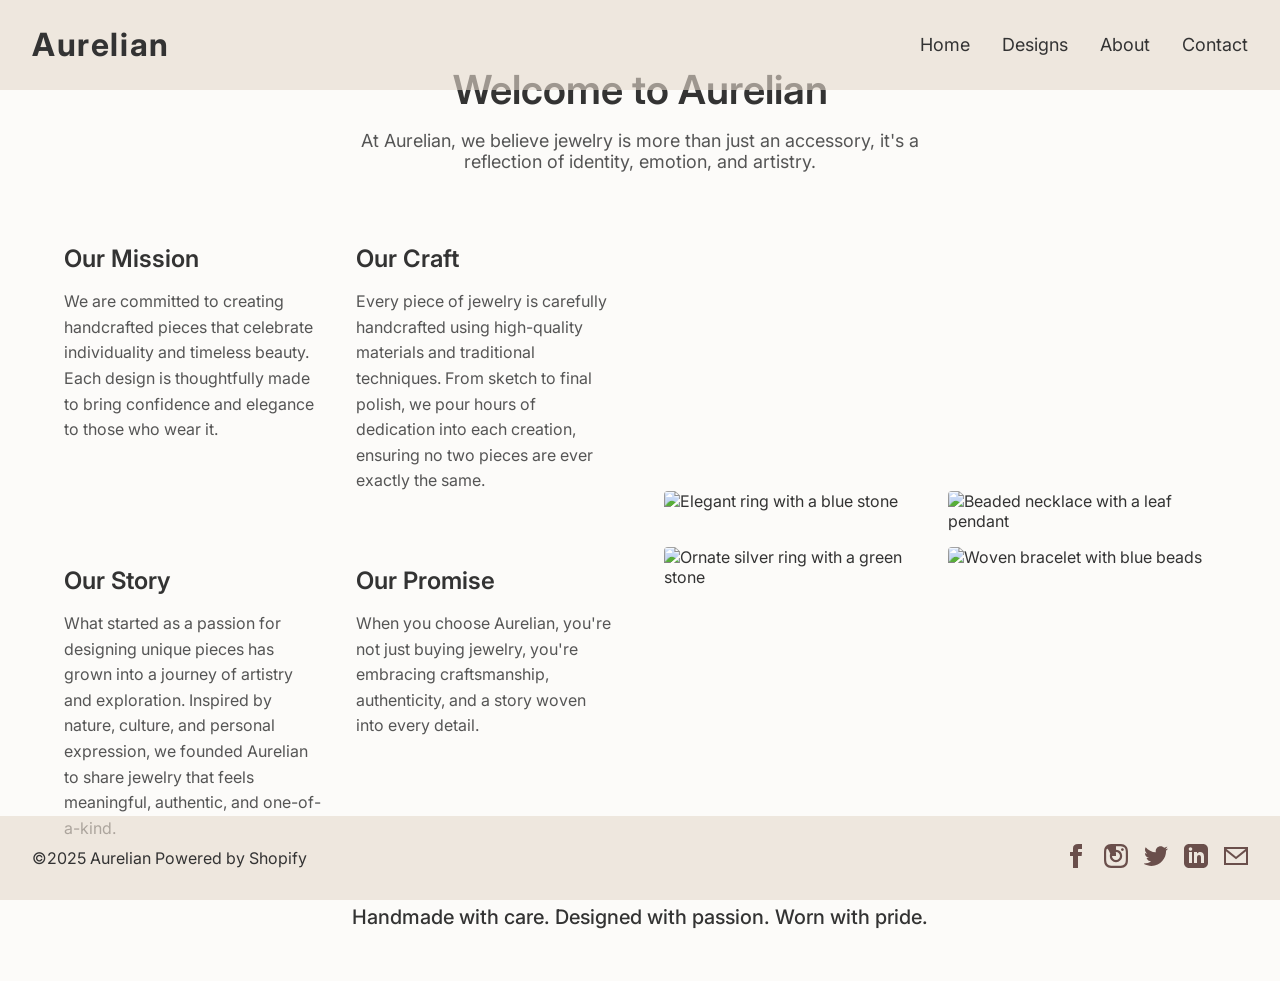
==== about.html @ 9eb67f56 "initial commit" ====
<!DOCTYPE html>
<html lang="en">
<head>
    <meta charset="UTF-8">
    <meta name="viewport" content="width=device-width, initial-scale=1.0">
    <title>Aurelian - About</title>
    <!-- Google Fonts - Inter -->
    <link rel="preconnect" href="https://fonts.googleapis.com">
    <link rel="preconnect" href="https://fonts.gstatic.com" crossorigin>
    <link href="https://fonts.googleapis.com/css2?family=Inter:wght@400;500;700&display=swap" rel="stylesheet">
    <!-- Custom Stylesheet -->
    <link rel="stylesheet" href="style.css">
</head>
<body>

    <div class="container">
        <!-- Header Section -->
        <header class="main-header bg-brand-beige">
            <h1 class="logo">Aurelian</h1>
            <nav class="main-nav">
                <ul>
                    <li><a href="index.html">Home</a></li>
                    <li><a href="designs.html">Designs</a></li>
                    <li><a href="about.html">About</a></li>
                    <li><a href="contact.html">Contact</a></li>
                </ul>
            </nav>
        </header>

        <!-- Main Content Section -->
        <main class="main-content about-page-padding">
            <section class="welcome-section">
                <h2>Welcome to Aurelian</h2>
                <p>At Aurelian, we believe jewelry is more than just an accessory, it's a reflection of identity, emotion, and artistry.</p>
            </section>

            <div class="about-grid">
                <div class="about-text-sections">
                    <div class="about-item">
                        <h3>Our Mission</h3>
                        <p>We are committed to creating handcrafted pieces that celebrate individuality and timeless beauty. Each design is thoughtfully made to bring confidence and elegance to those who wear it.</p>
                    </div>
                    <div class="about-item">
                        <h3>Our Craft</h3>
                        <p>Every piece of jewelry is carefully handcrafted using high-quality materials and traditional techniques. From sketch to final polish, we pour hours of dedication into each creation, ensuring no two pieces are ever exactly the same.</p>
                    </div>
                    <div class="about-item">
                        <h3>Our Story</h3>
                        <p>What started as a passion for designing unique pieces has grown into a journey of artistry and exploration. Inspired by nature, culture, and personal expression, we founded Aurelian to share jewelry that feels meaningful, authentic, and one-of-a-kind.</p>
                    </div>
                    <div class="about-item">
                        <h3>Our Promise</h3>
                        <p>When you choose Aurelian, you're not just buying jewelry, you're embracing craftsmanship, authenticity, and a story woven into every detail.</p>
                    </div>
                </div>

                <div class="about-images">
                    <img src="https://placehold.co/400x300/CCCCCC/333333?text=Product+1" alt="Elegant ring with a blue stone" class="about-img">
                    <img src="https://placehold.co/400x300/DDDDDD/333333?text=Product+2" alt="Beaded necklace with a leaf pendant" class="about-img">
                    <img src="https://placehold.co/400x300/EEEEEE/333333?text=Product+3" alt="Ornate silver ring with a green stone" class="about-img">
                    <img src="https://placehold.co/400x300/F0F0F0/333333?text=Product+4" alt="Woven bracelet with blue beads" class="about-img">
                </div>
            </div>

            <p class="tagline">Handmade with care. Designed with passion. Worn with pride.</p>
        </main>

        <!-- Footer Section -->
        <footer class="main-footer bg-brand-beige">
            <p>&copy;2025 Aurelian Powered by Shopify</p>
            <div class="social-icons">
                <!-- Social Media Icons -->
                <a href="#"><svg xmlns="http://www.w3.org/2000/svg" class="social-icon" fill="currentColor" viewBox="0 0 24 24"><path d="M9 8h-3v4h3v12h5v-12h3.642l.358-4h-4v-1.667c0-.955.192-1.333 1.115-1.333h2.885v-5h-3.808c-3.596 0-5.192 1.583-5.192 4.615v3.385z"/></svg></a>
                <a href="#"><svg xmlns="http://www.w3.org/2000/svg" class="social-icon" fill="currentColor" viewBox="0 0 24 24"><path d="M12 2.163c3.204 0 3.584.012 4.85.07 3.252.148 4.771 1.691 4.919 4.919.058 1.265.069 1.645.069 4.85s-.011 3.584-.069 4.85c-.149 3.225-1.664 4.771-4.919 4.919-1.266.058-1.644.07-4.85.07s-3.584-.012-4.85-.07c-3.252-.148-4.771-1.691-4.919-4.919-.058-1.265-.069-1.645-.069-4.85s.011-3.584.069-4.85c.149-3.225 1.664-4.771 4.919 4.919 1.266-.057 1.644-.069 4.85-.069zm0-2.163c-3.259 0-3.667.014-4.947.072-4.358.2-6.78 2.618-6.98 6.98-.059 1.281-.073 1.689-.073 4.948s.014 3.667.072 4.947c.2 4.358 2.618 6.78 6.98 6.98 1.281.058 1.689.072 4.948.072s3.667-.014 4.947-.072c4.358-.2 6.78-2.618 6.98-6.98.059-1.281.073-1.689.073-4.948s-.014-3.667-.072-4.947c-.2-4.358-2.618-6.78-6.98-6.98-1.281-.059-1.689-.073-4.948-.073zm0 5.838c-3.403 0-6.162 2.759-6.162 6.162s2.759 6.162 6.162 6.162 6.162-2.759 6.162-6.162-2.759-6.162-6.162-6.162zm0 10.162c-2.209 0-4-1.79-4-4s1.791-4 4-4 4 1.79 4 4-1.791 4-4 4zm6.406-11.845c-.796 0-1.441.645-1.441 1.44s.645 1.44 1.441 1.44 1.441-.645 1.441-1.44-.645-1.44-1.441-1.44z"/></svg></a>
                <a href="#"><svg xmlns="http://www.w3.org/2000/svg" class="social-icon" fill="currentColor" viewBox="0 0 24 24"><path d="M24 4.557c-.883.392-1.832.656-2.828.775 1.017-.609 1.798-1.574 2.167-2.724-.951.564-2.005.974-3.127 1.195-.897-.957-2.178-1.555-3.594-1.555-3.179 0-5.515 2.966-4.797 6.045-4.091-.205-7.719-2.165-10.148-5.144-1.29 2.213-.669 5.108 1.523 6.574-.806-.026-1.566-.247-2.229-.616v.064c0 2.296 1.634 4.212 3.802 4.652-.707.192-1.462.22-2.212.084.618 1.932 2.413 3.334 4.543 3.374-1.895 1.487-4.288 2.22-6.885 2.22-.447 0-.89-.026-1.328-.076 2.451 1.575 5.373 2.493 8.548 2.493 9.441 0 14.61-7.843 14.61-14.61 0-.223-.005-.446-.014-.668.998-.722 1.865-1.625 2.551-2.646z"/></svg></a>
                <a href="#"><svg xmlns="http://www.w3.org/2000/svg" class="social-icon" fill="currentColor" viewBox="0 0 24 24"><path d="M19 0h-14c-2.761 0-5 2.239-5 5v14c0 2.761 2.239 5 5 5h14c2.762 0 5-2.239 5-5v-14c0-2.761-2.238-5-5-5zm-11 19h-3v-11h3v11zm-1.5-12.268c-.966 0-1.75-.79-1.75-1.764s.784-1.764 1.75-1.764 1.75.79 1.75 1.764-.783 1.764-1.75 1.764zm13.5 12.268h-3v-5.604c0-3.368-4-3.113-4 0v5.604h-3v-11h3v1.765c1.396-2.586 7-2.777 7 2.476v6.759z"/></svg></a>
                <a href="#"><svg xmlns="http://www.w3.org/2000/svg" class="social-icon" fill="currentColor" viewBox="0 0 24 24"><path d="M0 3v18h24v-18h-24zm21.518 2l-9.518 7.713-9.518-7.713h19.036zm-19.518 14v-11.817l10 8.104 10-8.104v11.817h-20z"/></svg></a>
            </div>
        </footer>
    </div>
</body>
</html>
---- style.css ----
/* General Body Styles */
body {
    font-family: 'Inter', sans-serif;
    background-color: #FCFBF9; 
    color: #333;
    margin: 0; 
}

/* Re-usable container - Now full width */
.container {
    width: 100%;
}

/* Header and Footer */
.main-header {
    display: flex;
    justify-content: space-between;
    align-items: center;
    padding: 0.25rem 2rem; /* Removes padding */
    margin: 0; /* Removes spacing */
    box-sizing: border-box;
    position: absolute; /* Optional: makes header overlay the image */
    width: 100%;
    z-index: 10; /* Keeps it on top of the carousel */
}

.main-footer {
    display: flex;
    justify-content: space-between;
    align-items: center;
    padding: 1rem 2rem;
    box-sizing: border-box;
    position: absolute; /* overlays content */
    bottom: 0;
    left: 0;
    width: 100%;
    z-index: 10;
}

.logo {
    font-size: 2rem;
    font-weight: bold;
    letter-spacing: 0.05em;
}

/* Navigation */
.main-nav ul {
    list-style: none;
    display: flex;
    margin: 0;
    padding: 0;
}

.main-nav li {
    margin-left: 2rem;
}

.main-nav a {
    text-decoration: none;
    color: #333;
    font-size: 1.125rem;
    transition: color 0.3s ease;
}

.main-nav a:hover {
    color: #6c757d;
}

/* Main Content Area */
.main-content {
    width: 100%;
}

/* Homepage Carousel */
.image-carousel {
    position: relative;
    width: 100%;
}

.carousel-img {
    width: 100%;
    height: auto;
    display: block;
}

/* Social Icons */
.social-icons {
    display: flex;
    align-items: center;
}

.social-icon {
    color: #6a4f4b;
    height: 1.5rem;
    width: 1.5rem;
    margin-left: 1rem;
    opacity: 1;
    transition: opacity 0.3s ease;
}

.social-icon:hover {
    color: #333;
    opacity: 0.75;
}

/* Custom background color to match the design */
.bg-brand-beige {
    background-color: #E6DACE99;
}

/* Style for the slider arrows on the homepage */
.slider-arrow {
    position: absolute;
    top: 50%;
    transform: translateY(-50%);
    background-color: rgba(255, 255, 255, 0.7);
    border-radius: 50%;
    width: 40px;
    height: 40px;
    display: flex;
    align-items: center;
    justify-content: center;
    cursor: pointer;
    transition: background-color 0.3s;
}

.slider-arrow:hover {
    background-color: rgba(255, 255, 255, 1);
}

.arrow-left {
    left: 1rem;
}

.arrow-right {
    right: 1rem;
}

.arrow-svg {
    width: 1.5rem;
    height: 1.5rem;
    color: #333;
}


/* Styles for Designs Page */
.gallery-section {
    margin: 2rem 0;
}

.category-header {
    background-color: #6a4f4b; /* Dark brown from the design */
    color: #E6DACE; /* Beige text color */
    padding: 1rem 2rem;
    text-align: center;
}

.category-header h2 {
    font-size: 1.5rem;
    font-weight: 600;
    margin: 0;
}

.image-gallery {
    display: flex;
    overflow-x: auto; /* This enables horizontal scrolling */
    -webkit-overflow-scrolling: touch; /* Smooth scrolling on touch devices */
    padding: 1rem;
    box-sizing: border-box; /* Ensures padding is included in the width */
}

.gallery-image {
    height: 200px; 
    width: auto;
    object-fit: cover;
    margin-right: 1rem; 
    flex-shrink: 0; 
    border-radius: 0.25rem; 
}

.gallery-image:last-child {
    margin-right: 0;
}

/* Styles for About Page */
.about-page-padding {
    padding: 2rem 4rem;
    box-sizing: border-box;
}

.welcome-section {
    text-align: center;
    margin-bottom: 3rem;
}

.welcome-section h2 {
    font-size: 2.5rem;
    margin-bottom: 1rem;
    font-weight: 600;
}

.welcome-section p {
    font-size: 1.125rem;
    color: #555;
    max-width: 600px;
    margin: 0 auto;
}

.about-grid {
    display: grid;
    grid-template-columns: 1fr 1fr;
    gap: 3rem;
    align-items: center;
}

.about-text-sections {
    display: grid;
    grid-template-columns: 1fr 1fr;
    gap: 2rem;
}

.about-item h3 {
    font-size: 1.5rem;
    font-weight: 600;
    margin-bottom: 0.5rem;
}

.about-item p {
    color: #555;
    line-height: 1.6;
}

.about-images {
    display: grid;
    grid-template-columns: 1fr 1fr;
    gap: 1rem;
}

.about-img {
    width: 100%;
    height: 100%;
    object-fit: cover;
    border-radius: 0.25rem;
}

.tagline {
    text-align: center;
    margin-top: 3rem;
    font-size: 1.25rem;
    font-weight: 500;
    color: #333;
}

/* Styles for Contact Page */
.contact-form-container {
    padding: 3rem 0;
}

.contact-form {
    max-width: 700px;
    margin: 0 auto;
    display: flex;
    flex-direction: column;
    gap: 1rem;
}

.form-row {
    display: grid;
    grid-template-columns: 1fr 1fr;
    gap: 1rem;
}

.form-input, .form-textarea, .form-input-file {
    width: 100%;
    padding: 0.75rem 1rem;
    border: 1px solid #ccc;
    border-radius: 8px;
    font-size: 1rem;
    box-sizing: border-box;
    font-family: 'Inter', sans-serif;
}

.form-textarea {
    resize: vertical;
}

.file-input-wrapper {
    border: 1px solid #ccc;
    border-radius: 8px;
    padding: 0.75rem 1rem;
    background-color: white;
    position: relative;
    cursor: pointer;
}

.file-input-label {
    color: #6c757d;
}

.form-input-file {
    opacity: 0;
    position: absolute;
    top: 0;
    left: 0;
    width: 100%;
    height: 100%;
    cursor: pointer;
}

.form-submit-btn {
    padding: 1rem;
    border: none;
    border-radius: 8px;
    background-color: #A9A9A9; /* Grey from design */
    color: #333;
    font-size: 1.125rem;
    font-weight: 500;
    cursor: pointer;
    transition: background-color 0.3s ease;
}

.form-submit-btn:hover {
    background-color: #8c8c8c;
}
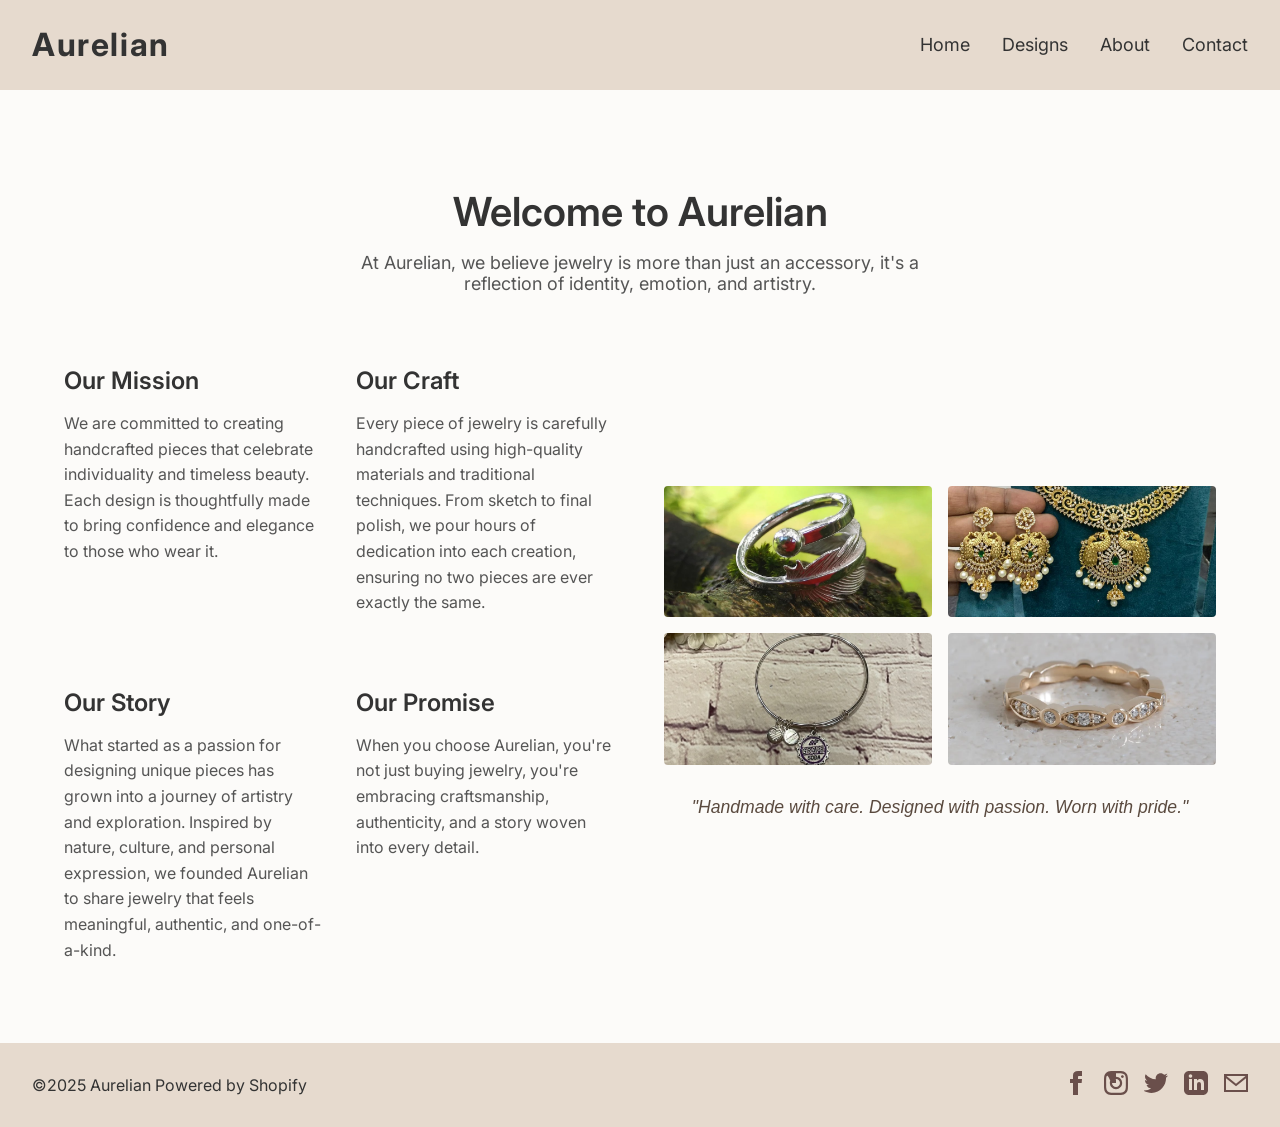
==== commit ef484d19: "comment" ====
--- a/about.html
+++ b/about.html
@@ -55,14 +55,15 @@
                 </div>
 
                 <div class="about-images">
-                    <img src="https://placehold.co/400x300/CCCCCC/333333?text=Product+1" alt="Elegant ring with a blue stone" class="about-img">
-                    <img src="https://placehold.co/400x300/DDDDDD/333333?text=Product+2" alt="Beaded necklace with a leaf pendant" class="about-img">
-                    <img src="https://placehold.co/400x300/EEEEEE/333333?text=Product+3" alt="Ornate silver ring with a green stone" class="about-img">
-                    <img src="https://placehold.co/400x300/F0F0F0/333333?text=Product+4" alt="Woven bracelet with blue beads" class="about-img">
+                    <img src="images/ring/Custom Ring 5.png" alt="Elegant ring with a blue stone" class="about-img">
+                    <img src="images/necklace/Custom Necklace 5.png" alt="Beaded necklace with a leaf pendant" class="about-img">
+                    <img src="images/bracelet/Custom Bracelet 10.png" alt="Ornate silver ring with a green stone" class="about-img">
+                    <img src="images/ring/Custom Ring 10.png" alt="Woven bracelet with blue beads" class="about-img">
+                    <p class="tagline">"Handmade with care. Designed with passion. Worn with pride."</p>
                 </div>
             </div>
 
-            <p class="tagline">Handmade with care. Designed with passion. Worn with pride.</p>
+            
         </main>
 
         <!-- Footer Section -->
--- a/style.css
+++ b/style.css
@@ -12,7 +12,25 @@
 }
 
 /* Header and Footer */
-.main-header {
+.main-header { 
+    display: flex; 
+    justify-content: space-between; 
+    align-items: center; 
+    padding: 0.25rem 2rem; 
+    box-sizing: border-box; /* Ensures padding is included in the width */ 
+    margin-bottom: 2rem; /* Added whitespace below the header */ 
+} 
+
+.main-footer { 
+    display: flex; 
+    justify-content: space-between; 
+    align-items: center; 
+    padding: 1rem 2rem; 
+    box-sizing: border-box; /* Ensures padding is included in the width */ 
+    margin-top: 2rem; 
+}
+
+.home-page .main-header {
     display: flex;
     justify-content: space-between;
     align-items: center;
@@ -24,7 +42,7 @@
     z-index: 10; /* Keeps it on top of the carousel */
 }
 
-.main-footer {
+.home-page .main-footer {
     display: flex;
     justify-content: space-between;
     align-items: center;
@@ -105,6 +123,9 @@
 
 /* Custom background color to match the design */
 .bg-brand-beige {
+    background-color: #E6DACE;
+}
+.bg-brand-beige-home {
     background-color: #E6DACE99;
 }
 
@@ -234,6 +255,14 @@
     display: grid;
     grid-template-columns: 1fr 1fr;
     gap: 1rem;
+    text-align: center;
+}
+.about-images .tagline {
+    grid-column: 1 / -1; 
+    margin-top: 1rem;
+    font-style: italic;
+    color: #5a4a3f;
+    font-size: 1.1rem;
 }
 
 .about-img {
